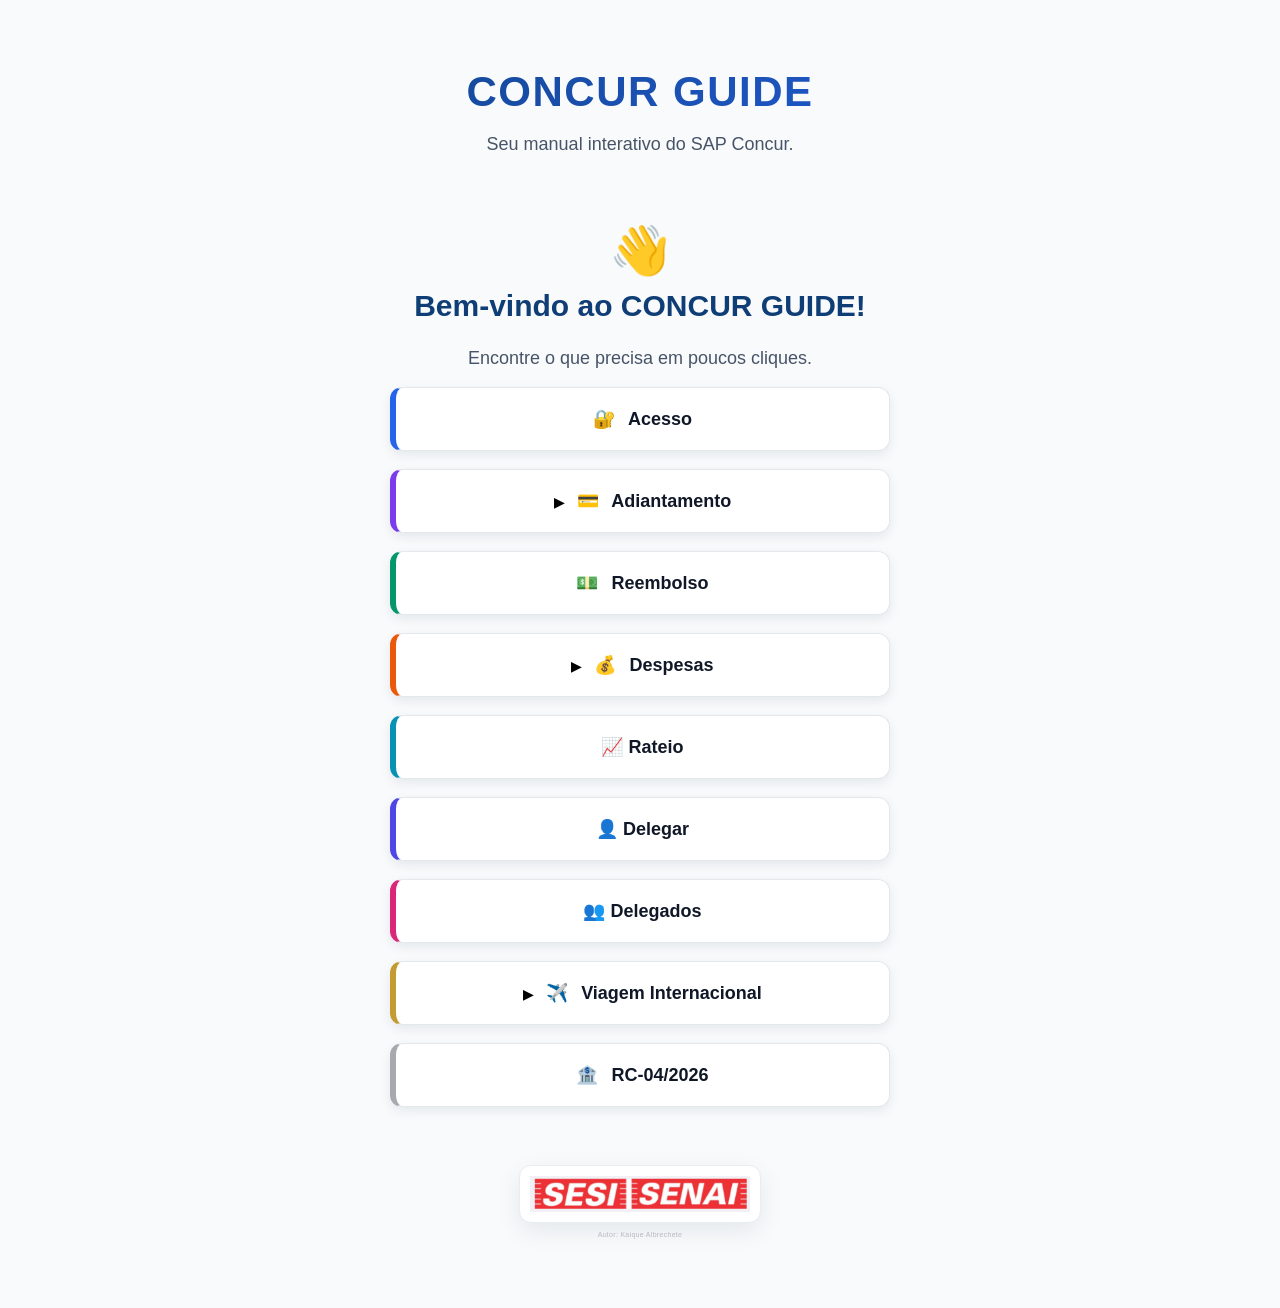
==== index.html @ 8b1ef8f8 "Delete 'Pergunte ao Concur Guide' button Removed the 'Pergunte ao Concur Guide' button from the HTML" ====
<!DOCTYPE html>
<html lang="pt-BR">
<head>
<meta charset="UTF-8">
<meta
    name="viewport"
    content="width=device-width, initial-scale=1.0"
>
<title>CONCUR GUIDE</title>
<link
    rel="stylesheet"
    href="style.css"
>
</head>
<body>
<header>
<h1>CONCUR GUIDE</h1>
<p>
    Seu manual interativo do SAP Concur.
</p>
</header>
<main>
<!-- =====================================================
     APRESENTAÇÃO
====================================================== -->
<div class="apresentacao-concurguide">
    <div class="mao-animada">
        👋
    </div>
    <h2 class="texto-animado">
        Bem-vindo ao CONCUR GUIDE!
    </h2>
    <p class="pergunta-animada">
        Encontre o que precisa em poucos cliques.
    </p>
</div>

<!-- =====================================================
     1 - ACESSO
====================================================== -->
<div class="botao-container botao-animado botao-1">
    <button onclick="abrirPagina('acesso')">
        <span class="icone-botao">
            🔐
        </span>
        Acesso
    </button>
</div>

<!-- =====================================================
     2 - ADIANTAMENTO
====================================================== -->
<div class="botao-container botao-animado botao-2">
    <button onclick="abrirSubmenu('submenu-adiantamento', this)">
        <span class="seta-submenu">▶</span>
        <span class="icone-botao">💳</span>
        Adiantamento
    </button>
    <div id="submenu-adiantamento" class="submenu">
        <button onclick="abrirPagina('adiantamento')">
            <span class="icone-botao">💶</span>
            Adiantamento
        </button>
        <button onclick="abrirPagina('prestacao-contas')">
            <span class="icone-botao">📋</span>
            Prestação de Contas
        </button>
        <button onclick="abrirPagina('f44')">
            <span class="icone-botao">↔️</span>
            F-44
        </button>
    </div>
</div>

<!-- =====================================================
     3 - REEMBOLSO
====================================================== -->
<div class="botao-container botao-animado botao-3">
    <button onclick="abrirPagina('reembolso')">
        <span class="icone-botao">
            💵
        </span>
        Reembolso
    </button>
</div>

<!-- =====================================================
     4 - DESPESAS
====================================================== -->
<div class="botao-container botao-animado botao-4">
    <button onclick="abrirSubmenu('despesas', this)">
        <span class="seta-submenu">▶</span>
        <span class="icone-botao">
            💰
        </span>
        Despesas
    </button>
    <div
        id="despesas"
        class="submenu"
    >
        <button onclick="abrirDespesa('cafe')">
            ☕ Café da Manhã
        </button>
        <button onclick="abrirDespesa('almoco')">
            🍽️ Almoço
        </button>
        <button onclick="abrirDespesa('bebida')">
            🥤 Bebidas Não-Alcoólicas
        </button>
        <button onclick="abrirDespesa('combustivel')">
            ⛽ Combustível Automóvel Alugado
        </button>
        <button onclick="abrirDespesa('conducao')">
            🚆 Condução Urbana
        </button>
        <button onclick="abrirDespesa('estacionamento')">
            🅿️ Estacionamento
        </button>
        <button onclick="abrirDespesa('hospedagem')">
            🏨 Hospedagem
        </button>
        <button onclick="abrirDespesa('jantar')">
            🍔 Jantar
        </button>
        <button onclick="abrirDespesa('lanche')">
            🥪 Lanche
        </button>
        <button onclick="abrirDespesa('locacao')">
            🚗 Locação de Veículos
        </button>
        <button onclick="abrirDespesa('outras')">
            📦 Outras Despesas
        </button>
        <button onclick="abrirDespesa('pedagio')">
            🛣️ Pedágio
        </button>
        <button onclick="abrirDespesa('passagem-rodoviaria')">
            🚌 Passagem Rodoviária
        </button>
        <button onclick="abrirDespesa('quilometragem')">
            📍 Quilometragem
        </button>
        <!-- =================================================
             REFEIÇÃO ATLETAS
        ================================================== -->
        <button onclick="abrirDespesa('Refeição Atletas')">
            🏅 Refeição Atletas
        </button>
        <button onclick="abrirDespesa('taxi')">
            🚕 Táxi
        </button>
    </div>
</div>

<!-- =====================================================
     NOVOS BOTÕES
====================================================== -->
<div class="botao-container botao-animado">
    <button onclick="abrirPagina('Rateio')">
        📈 Rateio
    </button>
</div>
<div class="botao-container botao-animado">
    <button onclick="abrirPagina('Delegar')">
        👤 Delegar
    </button>
</div>
<div class="botao-container botao-animado">
    <button onclick="abrirPagina('Delegados')">
        👥 Delegados
    </button>
</div>

<!-- =====================================================
     VIAGEM INTERNACIONAL
====================================================== -->
<div class="botao-container botao-animado botao-viagem">
    <button onclick="abrirSubmenu('submenu-viagem-internacional', this)">
        <span class="seta-submenu">▶</span>
        <span class="icone-botao icone-viagem-internacional">
            ✈️
        </span>
        Viagem Internacional
    </button>
    <div id="submenu-viagem-internacional" class="submenu">
        <button onclick="abrirPagina('viagem-internacional')">
            🌎 Viagem Internacional
        </button>
        <button onclick="abrirPagina('valores-fora-rc')">
            💱 Valores fora da RC
        </button>
    </div>
</div>

<!-- =====================================================
     RC-04/2026
====================================================== -->
<div class="botao-container botao-animado botao-rc-04">
    <button onclick="abrirPagina('rc-04-2026')">
        <span class="icone-botao">🏦</span>
        RC-04/2026
    </button>
</div>

<!-- =====================================================
     RODAPÉ
====================================================== -->
<footer>
<div class="logo-card">
    <img
        src="Imagens/Logo/1.png"
        alt="Logo PASSA TRIP"
        class="logo-passatrip"
    >
</div>
<span class="autor-passatrip">
    Autor: Kaique Albrechete
</span>
</footer>
<script src="script.js"></script>
</body>
</html>
---- style.css ----
/* =========================================================
CONCUR GUIDE
ESTILO PRINCIPAL
========================================================= */

body {

    background: #F8FAFC;

    color: #101828;

    font-family: "Inter", sans-serif;

    margin: 0;

    min-height: 100vh;

}


/* =========================================================
CABEÇALHO
========================================================= */

header {

    text-align: center;

    padding: 40px 20px 20px;

}


header h1 {

    background: linear-gradient(
        135deg,
        #0F3D75,
        #2563EB
    );

    -webkit-background-clip: text;

    -webkit-text-fill-color: transparent;

    letter-spacing: 1.5px;

    font-size: 42px;

    margin-bottom: 10px;

    font-weight: bold;

}


header p {

    color: #475467;

    font-size: 18px;

    font-weight: 500;

}


/* =========================================================
CONTEÚDO PRINCIPAL
========================================================= */

main {

    text-align: center;

    padding: 30px 20px 20px;

}


main h2 {

    font-size: 30px;

}


/* =========================================================
APRESENTAÇÃO DO PASSA TRIP
========================================================= */

.apresentacao-passatrip {

    text-align: center;

    margin-bottom: 30px;

}


/* =========================================================
MÃO
========================================================= */

.mao-animada {

    font-size: 48px;

    display: inline-block;

}


/* =========================================================
TEXTOS
========================================================= */

.texto-animado {

    margin-top: 10px;

    color: #0F3D75;

    font-weight: 700;

}


.pergunta-animada {

    color: #475467;

    font-size: 18px;

    font-weight: 500;

}


/* =========================================================
ANIMAÇÃO INICIAL
========================================================= */

body.animar-entrada .mao-animada {

    animation:
        aparecerMao 0.6s ease forwards,
        acenar 1s ease-in-out 0.6s 2;

}


body.animar-entrada .texto-animado {

    animation:
        aparecerTexto 0.8s ease 1.2s forwards;

}


body.animar-entrada .pergunta-animada {

    animation:
        aparecerTexto 0.8s ease 1.8s forwards;

}


body.animar-entrada .mao-animada {

    opacity: 0;

}


body.animar-entrada .texto-animado {

    opacity: 0;

}


body.animar-entrada .pergunta-animada {

    opacity: 0;

}


/* =========================================================
ANIMAÇÃO DA MÃO
========================================================= */

@keyframes aparecerMao {

    from {

        opacity: 0;

        transform:
            translateY(20px)
            scale(0.7);

    }

    to {

        opacity: 1;

        transform:
            translateY(0)
            scale(1);

    }

}


@keyframes acenar {

    0% {

        transform: rotate(0deg);

    }

    25% {

        transform: rotate(18deg);

    }

    50% {

        transform: rotate(-12deg);

    }

    75% {

        transform: rotate(15deg);

    }

    100% {

        transform: rotate(0deg);

    }

}


@keyframes aparecerTexto {

    from {

        opacity: 0;

        transform: translateY(15px);

    }

    to {

        opacity: 1;

        transform: translateY(0);

    }

}


/* =========================================================
BOTÕES PRINCIPAIS
========================================================= */

.botao-container {

    width: 500px;

    max-width: 90%;

    margin: 18px auto;

}


/* =========================================================
ANIMAÇÃO DOS BOTÕES
========================================================= */

.botao-animado {

    opacity: 1;

}


body.animar-entrada .botao-animado {

    opacity: 0;

    animation:
        aparecerBotao 0.7s ease forwards;

}


/* =========================================================
ORDEM DA ANIMAÇÃO
========================================================= */

body.animar-entrada .botao-1 {

    animation-delay: 2.3s;

}


body.animar-entrada .botao-2 {

    animation-delay: 2.5s;

}


body.animar-entrada .botao-3 {

    animation-delay: 2.7s;

}


body.animar-entrada .botao-4 {

    animation-delay: 2.9s;

}


body.animar-entrada .botao-5 {

    animation-delay: 4.1s;

}

/* =========================================================
   ANIMAÇÃO DOS BOTÕES NOVOS
========================================================= */

/* Rateio */
body.animar-entrada .botao-container:nth-of-type(6) button {
    opacity: 0;
    animation: aparecerBotao 0.7s ease 3.1s forwards;
}

/* Delegar */
body.animar-entrada .botao-container:nth-of-type(7) button {
    opacity: 0;
    animation: aparecerBotao 0.7s ease 3.3s forwards;
}

/* Delegados */
body.animar-entrada .botao-container:nth-of-type(8) button {
    opacity: 0;
    animation: aparecerBotao 0.7s ease 3.5s forwards;
}

/* Viagem Internacional */
body.animar-entrada .botao-viagem > button {
    opacity: 0;
    animation: aparecerBotao 0.7s ease 3.7s forwards;
}

/* RC-04/2026 */
body.animar-entrada .botao-rc-04 > button {
    opacity: 0;
    animation: aparecerBotao 0.7s ease 3.9s forwards;
}


/* =========================================================
ANIMAÇÃO DOS BOTÕES
========================================================= */

@keyframes aparecerBotao {

    from {

        opacity: 0;

        transform: translateY(20px);

    }

    to {

        opacity: 1;

        transform: translateY(0);

    }

}


/* =========================================================
BOTÕES
========================================================= */

button {

    display: block;

    width: 100%;

    box-sizing: border-box;

    background-color: #FFFFFF;

    color: #101828;

    border: 1px solid #E4E7EC;

    border-radius: 12px;

    padding: 20px 25px;

    font-size: 18px;

    font-weight: 600;

    cursor: pointer;

    box-shadow:
        0 4px 12px rgba(16, 24, 40, 0.08);

    transition:
        0.3s ease;

}


button:hover {

    background-color: #FFFFFF;

    color: #101828;

    border-color: #E4E7EC;

    transform: translateY(-3px);

    box-shadow:
        0 12px 28px rgba(16, 24, 40, 0.15);

}


/* =========================================================
ÍCONE DOS BOTÕES
========================================================= */

.icone-botao {

    margin-right: 8px;

}


/* =========================================================
CORES DOS MÓDULOS
========================================================= */

.botao-1 button {

    border-left: 6px solid #2563EB;

}


.botao-1 .icone-botao {

    color: #2563EB;

}


.botao-2 button {

    border-left: 6px solid #7C3AED;

}


.botao-2 .icone-botao {

    color: #7C3AED;

}


.botao-3 button {

    border-left: 6px solid #059669;

}


.botao-3 .icone-botao {

    color: #059669;

}


.botao-4 button {    border-left: 6px solid #EA580C;

}


.botao-4 .icone-botao {

    color: #EA580C;

}


.botao-5 button {

    border-left: 6px solid #DC2626;

}


.botao-5 .icone-botao {

    color: #DC2626;

}


/* =====================================================
   VIAGEM INTERNACIONAL — CORES DOS BOTÕES
====================================================== */

/* Botão principal */
.botao-container.botao-viagem > button {
    border-left: 6px solid #C49A32;
    border-radius: 12px;
}

/* Botões do submenu */
#submenu-viagem-internacional > button {
    border-left: 6px solid #C49A32;
    border-radius: 12px;
}

/* Avião animado */
.icone-viagem-internacional {
    display: inline-block;
    transition: transform 0.4s ease;
}

.botao-container.botao-viagem > button:hover
.icone-viagem-internacional {
    transform: translate(5px, -3px) rotate(-10deg);
}

@media (prefers-reduced-motion: reduce) {
    .icone-viagem-internacional {
        transition: none;
    }
}

/* =========================================================
CORES DOS 3 NOVOS BOTÕES
========================================================= */

.botao-container:nth-of-type(6) button {

    border-left: 6px solid #0891B2;

}


.botao-container:nth-of-type(6) .icone-botao {

    color: #0891B2;

}


.botao-container:nth-of-type(7) button {

    border-left: 6px solid #4F46E5;

}


.botao-container:nth-of-type(7) .icone-botao {

    color: #4F46E5;

}


.botao-container:nth-of-type(8) button {

    border-left: 6px solid #DB2777;

}


.botao-container:nth-of-type(8) .icone-botao {

    color: #DB2777;

}

/* =========================================================
   RC-04/2026 — COR PRATA
========================================================= */

.botao-container.botao-rc-04 > button {
    border-left: 6px solid #A7A9AC;
}

.botao-container.botao-rc-04 .icone-botao {
    color: #A7A9AC;
}

/* =========================================================
MENU DESPESAS
========================================================= */

.submenu {

    display: none;

    margin-top: 15px;

    padding: 15px;

    background-color: #FFFFFF;

    border-radius: 15px;

    border: 1px solid #EAECF0;

    box-shadow:
        0 6px 18px rgba(16, 24, 40, 0.08);

}


.submenu.aberto {

    display: block;

}


.submenu > button {

    width: 95%;

    margin: 10px auto;

    padding: 15px;

    font-size: 16px;

}


/* =========================================================
REFEIÇÃO ATLETAS
========================================================= */

.submenu.interno {

    background-color: #F8FAFC;

    margin: 10px 5px;

    padding: 10px;

}


.submenu.interno button {

    background-color: #FFFFFF;

}


/* =========================================================
CONTEÚDO
========================================================= */

.conteudo-procedimento {

    display: none;

    margin-top: 15px;

    padding: 30px;

    background-color: #FFFFFF;

    border-radius: 15px;

    box-shadow:
        0 6px 18px rgba(16, 24, 40, 0.08);

    text-align: left;

}


.conteudo-procedimento.aberto {

    display: block;

}


.conteudo-procedimento h2 {

    color: #0F3D75;

    text-align: center;

}


.conteudo-procedimento h3 {

    color: #101828;

    margin-top: 30px;

}


.conteudo-procedimento p {

    color: #475467;

    line-height: 1.6;

}


.conteudo-procedimento ul {

    padding-left: 25px;

}


.conteudo-procedimento li {

    color: #475467;

    margin-bottom: 10px;

    line-height: 1.5;

}


/* =========================================================
PÁGINA DE PROCEDIMENTO
========================================================= */

.pagina-procedimento {

    max-width: 1000px;

    margin: 0 auto;

    text-align: left;

}


/* =========================================================
BOTÃO VOLTAR
========================================================= */

.botao-voltar {

    display: inline-block;

    width: auto;

    padding: 8px 14px;

    margin-bottom: 20px;

    background-color: #FFFFFF;

    color: #101828;

    border: 1px solid #E4E7EC;

    border-radius: 8px;

    font-size: 14px;

    font-weight: 600;

    cursor: pointer;

    box-shadow:
        0 4px 12px rgba(16, 24, 40, 0.08);

}


.botao-voltar:hover {

    background-color: #0F3D75;

    color: #FFFFFF;

    border-color: #0F3D75;

    transform: translateY(-1px);

    box-shadow:
        0 8px 20px rgba(16, 24, 40, 0.15);

}


/* =========================================================
CONTEÚDO DO MANUAL
========================================================= */

#conteudo-despesa {

    background-color: #FFFFFF;

    padding: 30px;

    border-radius: 15px;

    box-shadow:
        0 6px 18px rgba(16, 24, 40, 0.08);

    text-align: left;

}


#conteudo-despesa h2 {

    color: #0F3D75;

    text-align: center;

}


#conteudo-despesa h3 {

    color: #101828;

    margin-top: 30px;

}


#conteudo-despesa p {

    color: #475467;

    line-height: 1.6;

}


#conteudo-despesa ul {

    padding-left: 25px;

}


#conteudo-despesa li {

    color: #475467;

    margin-bottom: 10px;

    line-height: 1.5;

}


/* =========================================================
IMAGENS DOS PROCEDIMENTOS
========================================================= */

#conteudo-despesa img {

    cursor: zoom-in;

    transition:
        box-shadow 0.2s ease;

}


#conteudo-despesa img:hover {

    box-shadow:
        0 8px 24px rgba(16, 24, 40, 0.15);

}


/* =========================================================
IMAGEM AMPLIADA
========================================================= */

.modal-imagem {

    display: none;

    position: fixed;

    z-index: 9999;

    inset: 0;

    background: rgba(15, 23, 42, 0.88);

    align-items: center;

    justify-content: center;

    padding: 30px;

    cursor: zoom-out;

}


.modal-imagem img {

    max-width: 95vw;

    max-height: 92vh;

    width: auto;

    height: auto;

    object-fit: contain;

    border-radius: 10px;

    box-shadow:
        0 20px 60px rgba(0, 0, 0, 0.35);

    background: #FFFFFF;

    cursor: zoom-out;

}


.fechar-imagem {

    position: absolute;

    top: 18px;

    right: 25px;

    color: #FFFFFF;

    font-size: 36px;

    font-weight: 700;

    cursor: pointer;

    line-height: 1;

}


/* =========================================================
LINKS
========================================================= */

#conteudo-despesa a {

    color: #2563EB;

    font-weight: 600;

}


/* =========================================================
DICAS
========================================================= */

.dica {

    background: #FFF8E7;

    border-left: 5px solid #F59E0B;

    padding: 15px;

    margin: 20px 0;

    color: #92400E;

}


/* =========================================================
FORMULÁRIO
========================================================= */

#formulario-duvida {

    margin-top: 25px;

}


#formulario-duvida label {

    display: block;

    color: #101828;

    font-weight: 600;

    margin-top: 20px;

    margin-bottom: 10px;

}


/* =========================================================
CAMPO DE E-MAIL
========================================================= */

#formulario-duvida input[type="email"] {

    display: block;

    width: 100%;

    box-sizing: border-box;

    background-color: #FFFFFF;

    color: #101828;

    border: 2px solid #E4E7EC;

    border-radius: 10px;

    padding: 15px;

    font-family: "Inter", sans-serif;

    font-size: 16px;

    margin-bottom: 25px;

}


#formulario-duvida input[type="email"]:focus {

    outline: none;

    border-color: #2563EB;

}

/* =========================================================
CAMPO DA DÚVIDA
========================================================= */

#formulario-duvida textarea {

    display: block;

    width: 100%;

    box-sizing: border-box;

    background-color: #FFFFFF;

    color: #101828;

    border: 2px solid #E4E7EC;

    border-radius: 10px;

    padding: 15px;

    font-family: "Inter", sans-serif;

    font-size: 16px;

    resize: vertical;

}


#formulario-duvida textarea:focus {

    outline: none;

    border-color: #2563EB;

}


/* =========================================================
BOTÃO ENVIAR
========================================================= */

.botao-enviar {

    display: inline-block;

    width: auto !important;

    min-width: 85px;

    padding: 10px 16px;

    margin-top: 18px;

    background-color: #DC2626;

    color: #FFFFFF;

    border: none;

    border-radius: 8px;

    font-size: 14px;

    font-weight: 600;

    line-height: 1;

    cursor: pointer;

    box-shadow:
        0 4px 10px rgba(16, 24, 40, 0.15);

    transition: 0.2s;

}


.botao-enviar:hover {

    background-color: #B91C1C;

    color: #FFFFFF;

    border-color: #B91C1C;

    transform: translateY(-1px);

    box-shadow:
        0 8px 18px rgba(16, 24, 40, 0.15);

}


/* =========================================================
LOGO
========================================================= */

footer {

    display: flex;

    flex-direction: column;

    justify-content: center;

    align-items: center;

    padding: 40px 20px 50px;

}


.logo-card {

    background: #FFFFFF;

    border: 1px solid #EAECF0;

    border-radius: 12px;

    padding: 10px;

    box-shadow:
        0 8px 24px rgba(16, 24, 40, 0.08);

    display: flex;

    justify-content: center;

    align-items: center;

}


.logo-passatrip {

    display: block;

    max-width: 220px;

    width: 100%;

    height: auto;

    object-fit: contain;

}


/* =========================================================
AUTOR
========================================================= */

.autor-passatrip {

    display: block;

    margin-top: 8px;

    font-size: 7px;

    color: #475467;

    opacity: 0.35;

    text-align: center;

    letter-spacing: 0.3px;

}


/* =========================================================
CELULAR
========================================================= */

@media (max-width: 600px) {

    header {

        padding-top: 30px;

    }


    header h1 {

        font-size: 32px;

    }


    main h2 {

        font-size: 24px;

    }


    .conteudo-procedimento {

        padding: 20px;

    }


    #conteudo-despesa {

        padding: 20px;

    }


    #conteudo-despesa img {

        width: 100%;

        height: auto;

        min-height: 250px;

    }


    .modal-imagem {

        padding: 10px;

    }


    .modal-imagem img {

        max-width: 96vw;

        max-height: 92vh;

    }


    .fechar-imagem {

        top: 15px;

        right: 18px;

        font-size: 36px;

    }


    .botao-voltar {

        font-size: 13px;

        padding: 7px 12px;

    }


    .logo-card {

        padding: 8px;

    }


    .logo-passatrip {

        max-width: 180px;

    }


    .autor-passatrip {

        font-size: 6px;

    }

}


/* =====================================================
   CONSULTA RÁPIDA — RC-04/2026
   Visual limpo, caixas individuais e azul institucional
===================================================== */

.rc04-busca-container {
    width: 100%;
    box-sizing: border-box;
    border: 1px solid #d5e8fa;
    border-radius: 12px;
    padding: 16px;
    margin-bottom: 10px;
    background: #ffffff;
}

.rc04-busca-container h2 {
    color: #0753a6;
}

.rc04-busca {
    width: 100%;
    box-sizing: border-box;
    padding: 10px 14px;
    border: 1px solid #c9def4;
    border-radius: 12px;
    outline: none;
    font-size: 14px;
    color: #174b85;
    background: #ffffff;
}

.rc04-busca:focus {
    border-color: #2385d1;
    box-shadow: 0 0 0 3px rgba(35, 133, 209, 0.10);
}

.rc04-instrucao {
    color: #527da8;
    font-size: 13px;
    margin: 8px 0 0;
}

/* Resultados */

#resultados-rc04 {
    display: flex;
    flex-direction: column;
    align-items: stretch;
    gap: 8px;
    width: 100%;
    min-width: 0;
    box-sizing: border-box;
    padding: 0;
    margin: 0;
    border: none;
    background: transparent;
}

/* Caixas individuais */

.rc04-item {
    display: block;
    width: 100%;
    min-width: 0;
    height: auto;
    min-height: 0;
    box-sizing: border-box;
    padding: 12px 16px;
    margin: 0;
    border: 1px solid #d2e6fa;
    border-radius: 12px;
    background: #ffffff;
    color: #174b85;
    text-align: left;
    white-space: normal;
    overflow-wrap: anywhere;
}

.rc04-item h3 {
    color: #0753a6;
    font-size: 15px;
    margin: 0 0 4px;
    padding: 0;
    white-space: normal;
}

.rc04-item p {
    color: #174b85;
    font-size: 13px;
    line-height: 1.4;
    margin: 3px 0;
    padding: 0;
    white-space: normal;
    overflow-wrap: anywhere;
}

.rc04-item ul {
    margin: 4px 0;
    padding-left: 22px;
    color: #174b85;
    font-size: 13px;
    line-height: 1.4;
    white-space: normal;
    overflow-wrap: anywhere;
}

.rc04-item strong {
    color: #064b96;
}

/* Mensagem sem resultados */

.rc04-sem-resultado {
    display: none;
    box-sizing: border-box;
    width: 100%;
    padding: 14px;
    margin-top: 10px;
    border: 1px solid #d2e6fa;
    border-radius: 12px;
    color: #527da8;
    background: #ffffff;
    text-align: center;
    font-size: 13px;
}

/* Telas menores */

@media (max-width: 600px) {
    .rc04-busca-container {
        padding: 12px;
    }

    .rc04-item {
        padding: 10px 12px;
    }

    .rc04-item h3 {
        font-size: 14px;
    }

    .rc04-item p,
    .rc04-item ul {
        font-size: 12px;
    }
}

/* =====================================================
   CORREÇÃO DE ESPAÇAMENTO — CARDS RC-04/2026
===================================================== */

#conteudo-despesa .rc04-item {
    padding: 10px 14px;
}

#conteudo-despesa .rc04-item h3 {
    margin: 0 0 5px;
    padding: 0;
    line-height: 1.3;
}

#conteudo-despesa .rc04-item p {
    margin: 3px 0;
    line-height: 1.4;
}

#conteudo-despesa .rc04-item ul {
    margin: 4px 0;
    padding-left: 22px;
}

#conteudo-despesa .rc04-item li {
    margin-bottom: 3px;
    line-height: 1.4;
}


/* =====================================================
   SETAS PRETAS DOS MENUS PRINCIPAIS
===================================================== */

.seta-submenu {
    display: inline-block;
    color: #000000 !important;
    font-size: 13px;
    font-weight: bold;
    margin-right: 8px;
}
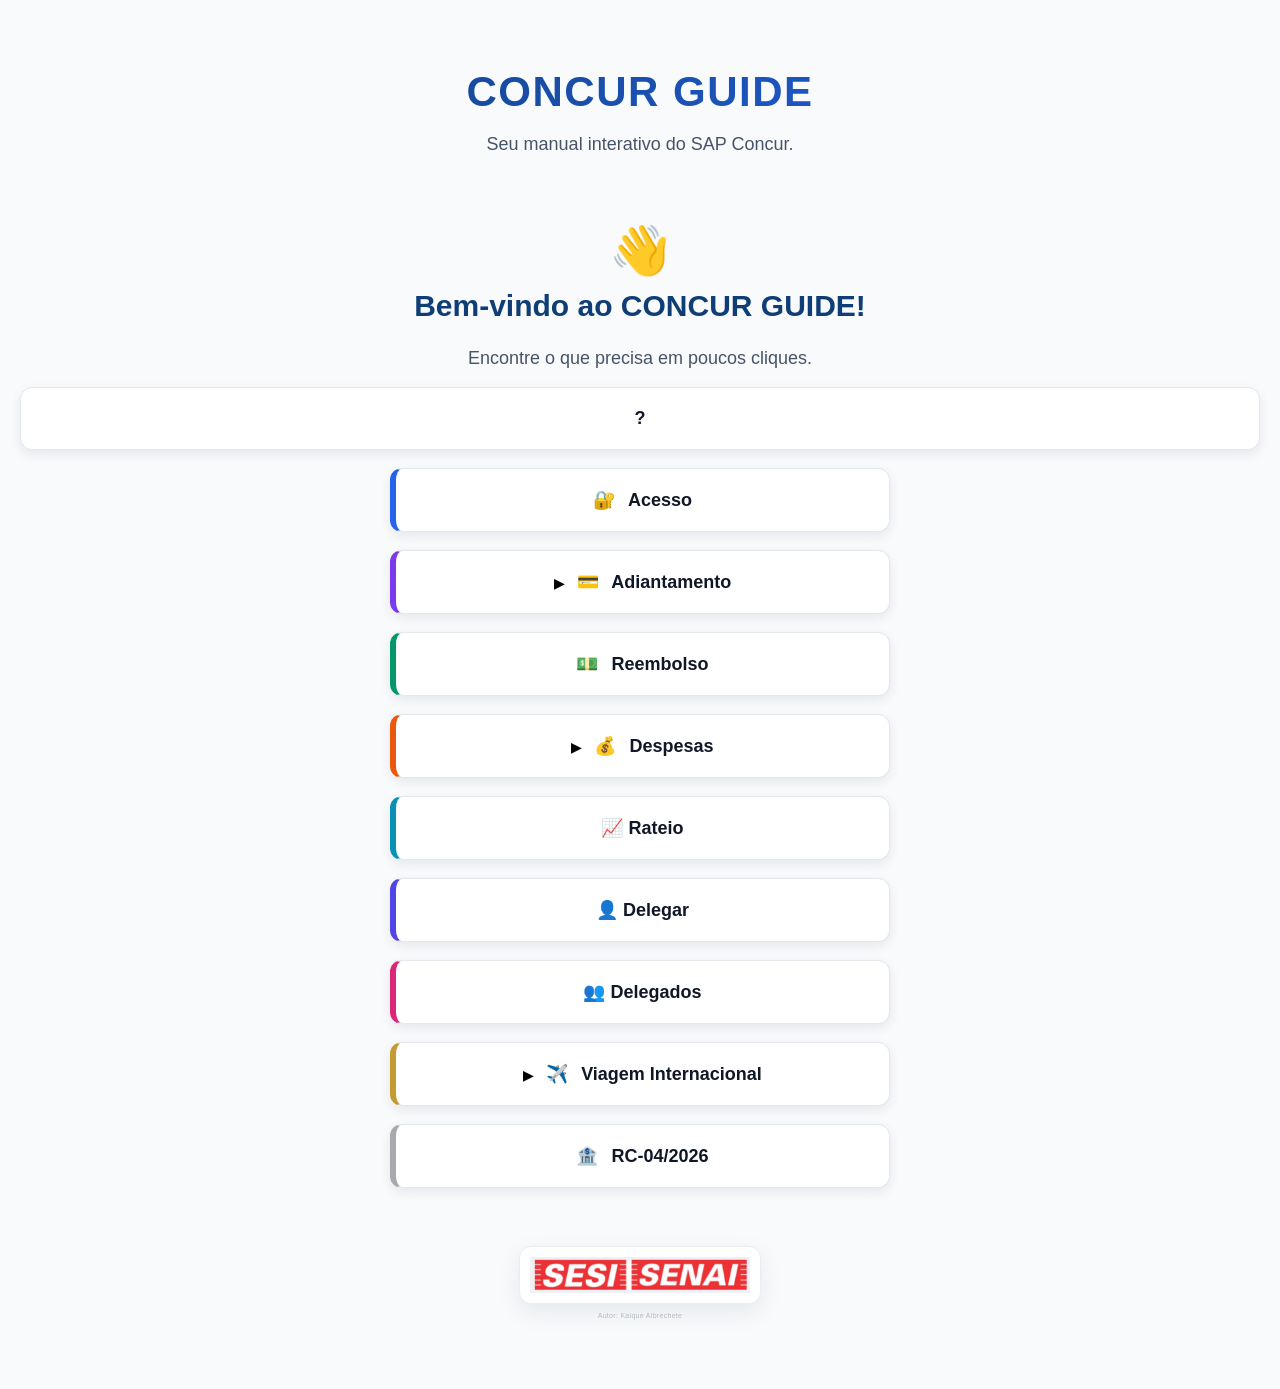
==== commit e5f24d14: "Implement floating help button and contact details Added a floating help button with contact informa" ====
--- a/index.html
+++ b/index.html
@@ -33,6 +33,60 @@
     <p class="pergunta-animada">
         Encontre o que precisa em poucos cliques.
     </p>
+
+<!-- BOTÃO DE DÚVIDAS -->
+<div class="ajuda-flutuante-cg">
+
+    <button
+        class="ajuda-gatilho-cg"
+        onclick="document.getElementById('ajuda-painel-cg').hidden = !document.getElementById('ajuda-painel-cg').hidden"
+        title="Ficou com alguma dúvida?"
+        aria-label="Ficou com alguma dúvida?"
+    >
+        ?
+    </button>
+
+    <div id="ajuda-painel-cg" class="ajuda-painel-cg" hidden>
+
+        <button
+            class="ajuda-fechar-cg"
+            onclick="document.getElementById('ajuda-painel-cg').hidden = true"
+        >×</button>
+
+        <h3>Ficou com alguma dúvida?</h3>
+
+        <p>Entre em contato com a equipe da Prestação de Contas:</p>
+
+        <p>
+            <strong>E-mail:</strong><br>
+            <a href="mailto:contabilidadeprestacaodecontas@sesisenaisp.org.br">
+                contabilidadeprestacaodecontas@sesisenaisp.org.br
+            </a>
+        </p>
+
+        <p><strong>Ou procure um de nossos integrantes:</strong></p>
+
+        <ul>
+            <li>Kaique Albrechete Lopes Assunção</li>
+            <li>Eduardo André Diniz</li>
+            <li>Marcos Leandro Tasca</li>
+            <li>Jaqueline Neves Machado</li>
+            <li>Giovanna Sartori Garcia</li>
+            <li>Gustavo Rodrigues da Silva</li>
+        </ul>
+
+        <hr>
+
+        <p>
+            <strong>Feedback:</strong><br>
+            Encaminhe seu feedback positivo ou negativo para
+            <strong>Damiana Rafaelle Silva Souza</strong>.
+        </p>
+
+    </div>
+
+</div>
+
 </div>
 
 <!-- =====================================================
@@ -69,6 +123,9 @@
             <span class="icone-botao">↔️</span>
             F-44
         </button>
+        <button onclick="abrirDespesa('consulta-f44')">
+    🔎 Consulta de Adiantamentos em Aberto
+</button>
     </div>
 </div>
 
@@ -99,6 +156,10 @@
         id="despesas"
         class="submenu"
     >
+        <button onclick="abrirDespesa('recibo-automatico')">
+            🧾 Recibo Automático
+        </button>
+
         <button onclick="abrirDespesa('cafe')">
             ☕ Café da Manhã
         </button>
@@ -111,6 +172,9 @@
         <button onclick="abrirDespesa('combustivel')">
             ⛽ Combustível Automóvel Alugado
         </button>
+        <button onclick="abrirDespesa('combustivel-frota')">
+            🛻 Combustível - Carro da Frota
+       </button>
         <button onclick="abrirDespesa('conducao')">
             🚆 Condução Urbana
         </button>
@@ -132,6 +196,11 @@
         <button onclick="abrirDespesa('outras')">
             📦 Outras Despesas
         </button>
+
+        <button onclick="abrirDespesa('exposicao-congressos')">
+           🎟️ Exposição e Congressos
+        </button>
+
         <button onclick="abrirDespesa('pedagio')">
             🛣️ Pedágio
         </button>
@@ -156,21 +225,25 @@
 <!-- =====================================================
      NOVOS BOTÕES
 ====================================================== -->
+
 <div class="botao-container botao-animado">
     <button onclick="abrirPagina('Rateio')">
         📈 Rateio
     </button>
 </div>
+
 <div class="botao-container botao-animado">
     <button onclick="abrirPagina('Delegar')">
         👤 Delegar
     </button>
 </div>
+
 <div class="botao-container botao-animado">
     <button onclick="abrirPagina('Delegados')">
         👥 Delegados
     </button>
 </div>
+
 
 <!-- =====================================================
      VIAGEM INTERNACIONAL
@@ -183,13 +256,25 @@
         </span>
         Viagem Internacional
     </button>
+
     <div id="submenu-viagem-internacional" class="submenu">
+
         <button onclick="abrirPagina('viagem-internacional')">
             🌎 Viagem Internacional
         </button>
+
         <button onclick="abrirPagina('valores-fora-rc')">
             💱 Valores fora da RC
         </button>
+
+        <button onclick="abrirPagina('adiantamento-internacional')">
+            💷 Adiantamento Internacional
+        </button>
+
+        <button onclick="abrirPagina('prestacao-contas-internacional')">
+            📜 Prestação de Contas Internacional
+        </button>
+
     </div>
 </div>
 
--- a/style.css
+++ b/style.css
@@ -1569,3 +1569,15 @@
     font-weight: bold;
     margin-right: 8px;
 }
+
+/* =========================================================
+   IMAGENS CLICÁVEIS — INDICAÇÃO VISUAL
+========================================================= */
+
+#conteudo-despesa img {
+    cursor: zoom-in;
+}
+
+#conteudo-despesa img:hover {
+    transform: scale(1.01);
+}
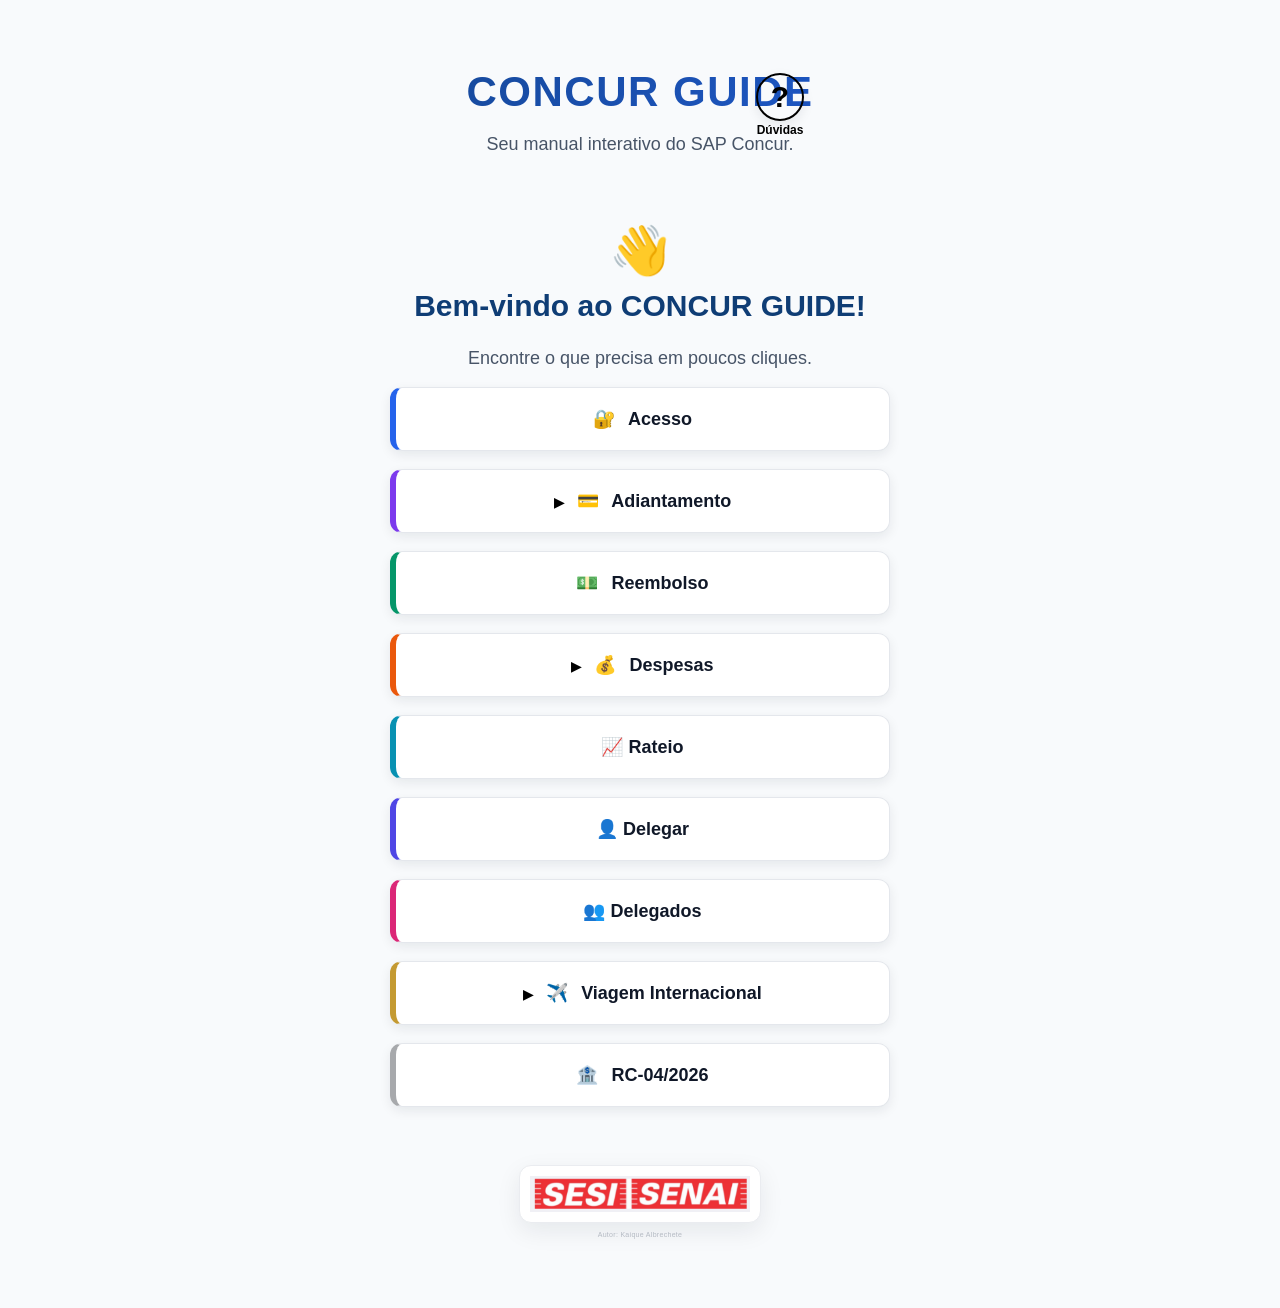
==== commit e9e8dcfe: "Fix email formatting and add presentation section" ====
--- a/index.html
+++ b/index.html
@@ -20,6 +20,7 @@
 </p>
 </header>
 <main>
+    
 <!-- =====================================================
      APRESENTAÇÃO
 ====================================================== -->
@@ -46,6 +47,8 @@
         ?
     </button>
 
+    <span class="ajuda-legenda-cg">Dúvidas</span>
+
     <div id="ajuda-painel-cg" class="ajuda-painel-cg" hidden>
 
         <button
@@ -58,7 +61,7 @@
         <p>Entre em contato com a equipe da Prestação de Contas:</p>
 
         <p>
-            <strong>E-mail:</strong><br>
+            <strong>E-mail:</strong><br><p>
             <a href="mailto:contabilidadeprestacaodecontas@sesisenaisp.org.br">
                 contabilidadeprestacaodecontas@sesisenaisp.org.br
             </a>
--- a/style.css
+++ b/style.css
@@ -1581,3 +1581,130 @@
 #conteudo-despesa img:hover {
     transform: scale(1.01);
 }
+
+
+/* =====================================================
+   BOTÃO AVULSO DE DÚVIDAS — CONCUR GUIDE
+===================================================== */
+
+.apresentacao-concurguide {
+    position: relative;
+}
+
+.ajuda-flutuante-cg {
+    position: absolute;
+    top: -150px;
+    right: 456px;
+    z-index: 9999;
+}
+
+/* BOTÃO REDONDO COM INTERROGAÇÃO */
+.ajuda-gatilho-cg {
+    display: flex;
+    align-items: center;
+    justify-content: center;
+    width: 48px;
+    height: 48px;
+    padding: 0;
+    border: 2px solid #000000;
+    border-radius: 50%;
+    background: transparent;
+    color: #000000;
+    font-size: 30px;
+    font-weight: bold;
+    line-height: 1;
+    cursor: pointer;
+}
+
+@keyframes girar-ajuda-cg {
+    from {
+        transform: rotate(0deg);
+    }
+    to {
+        transform: rotate(360deg);
+    }
+}
+
+/* CAIXINHA DE CONTATO */
+.ajuda-painel-cg {
+    position: absolute;
+    top: 55px;
+    right: 0;
+    width: 340px;
+    max-width: calc(100vw - 30px);
+    max-height: 70vh;
+    overflow-y: auto;
+    box-sizing: border-box;
+    padding: 48px 22px 24px;
+    background: #FFFFFF;
+    color: #222222;
+    border-radius: 10px;
+    box-shadow: 0 4px 18px rgba(0,0,0,0.20);
+    text-align: left;
+}
+
+.ajuda-painel-cg[hidden] {
+    display: none;
+}
+
+/* TÍTULO COM ESPAÇO DO X */
+.ajuda-painel-cg h3 {
+    margin: 0 0 20px;
+    padding: 0;
+}
+
+/* ESPAÇAMENTO DOS TEXTOS */
+.ajuda-painel-cg p {
+    margin: 0 0 16px;
+    line-height: 1.5;
+}
+
+/* SEPARAÇÃO DO FEEDBACK */
+.ajuda-painel-cg hr {
+    margin: 26px 0;
+    border: 0;
+    border-top: 1px solid #DDDDDD;
+}
+
+/* X NO CANTO SUPERIOR ESQUERDO */
+.ajuda-fechar-cg {
+    position: absolute;
+    top: 10px;
+    left: 12px;
+    right: auto;
+    display: block;
+    width: auto;
+    height: auto;
+    margin: 0;
+    padding: 0;
+    border: none;
+    border-radius: 0;
+    background: transparent;
+    box-shadow: none;
+    color: #333333;
+    font-size: 25px;
+    line-height: 1;
+    cursor: pointer;
+}
+
+/* FECHAR — LADO ESQUERDO */
+.ajuda-fechar-cg {
+    position: absolute;
+    top: 8px;
+    left: 12px;
+    right: auto;
+    border: none;
+    background: transparent;
+    color: #333333;
+    font-size: 25px;
+    cursor: pointer;
+}
+
+.ajuda-legenda-cg {
+    display: block;
+    text-align: center;
+    color: #000000;
+    font-size: 12px;
+    font-weight: 600;
+    margin-top: 2px;
+}
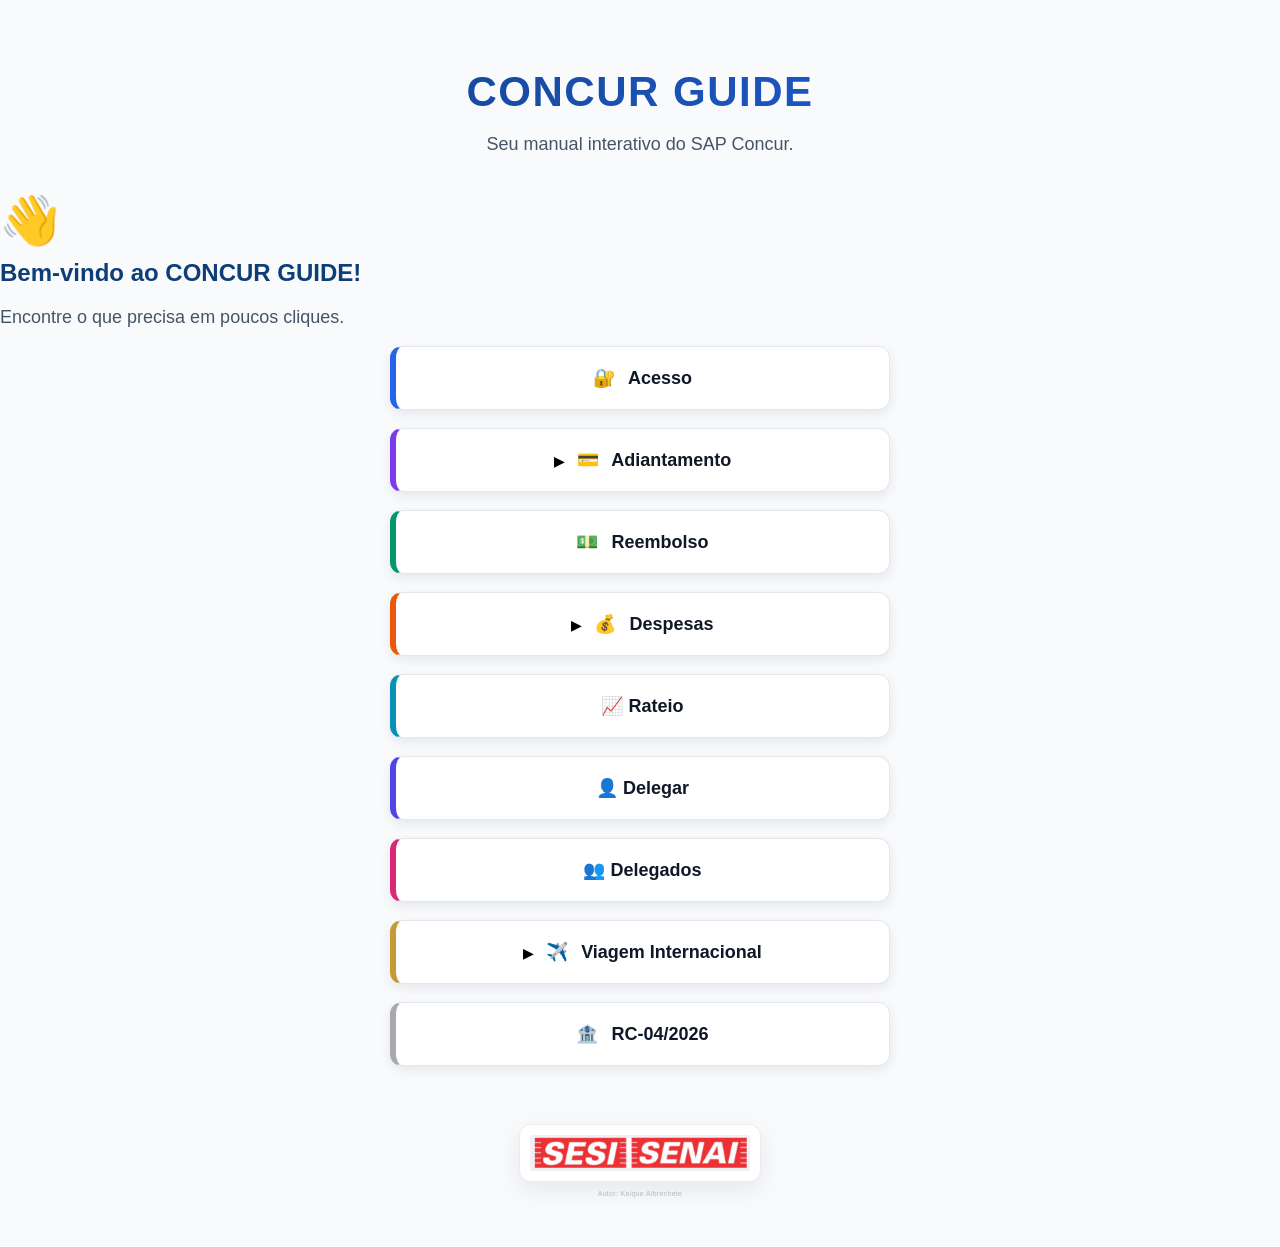
==== commit 1d5455df: "Implement help button with contact details Added a help button with contact information for support." ====
--- a/index.html
+++ b/index.html
@@ -1,3 +1,4 @@
+
 <!DOCTYPE html>
 <html lang="pt-BR">
 <head>
@@ -12,15 +13,74 @@
     href="style.css"
 >
 </head>
-<body>
+<body class="animar-entrada">
+
 <header>
-<h1>CONCUR GUIDE</h1>
+<div class="cabecalho-linha">
+    <h1>CONCUR GUIDE</h1>
+
+    <!-- BOTÃO DE DÚVIDAS -->
+    <div class="ajuda-flutuante-cg">
+
+        <button
+            class="ajuda-gatilho-cg"
+            onclick="document.getElementById('ajuda-painel-cg').hidden = !document.getElementById('ajuda-painel-cg').hidden"
+            title="Ficou com alguma dúvida?"
+            aria-label="Ficou com alguma dúvida?"
+        >
+            ?
+        </button>
+
+        <span class="ajuda-legenda-cg">Dúvidas</span>
+
+        <div id="ajuda-painel-cg" class="ajuda-painel-cg" hidden>
+
+            <button
+                class="ajuda-fechar-cg"
+                onclick="document.getElementById('ajuda-painel-cg').hidden = true"
+            >×</button>
+
+            <h3>Ficou com alguma dúvida?</h3>
+
+            <p>Entre em contato com a equipe da Prestação de Contas:</p>
+
+            <p>
+                <strong>E-mail:</strong><br>
+                <a href="mailto:contabilidadeprestacaodecontas@sesisenaisp.org.br">
+                    contabilidadeprestacaodecontas@sesisenaisp.org.br
+                </a>
+            </p>
+
+            <p><strong>Ou procure um de nossos integrantes:</strong></p>
+
+            <ul>
+                <li>Kaique Albrechete Lopes Assunção</li>
+                <li>Eduardo André Diniz</li>
+                <li>Marcos Leandro Tasca</li>
+                <li>Jaqueline Neves Machado</li>
+                <li>Giovanna Sartori Garcia</li>
+                <li>Gustavo Rodrigues da Silva</li>
+            </ul>
+
+            <hr>
+
+            <p>
+                <strong>Feedback:</strong><br>
+                Encaminhe seu feedback positivo ou negativo para
+                <strong>Damiana Rafaelle Silva Souza</strong>.
+            </p>
+
+        </div>
+
+    </div>
+
+</div>
+
 <p>
     Seu manual interativo do SAP Concur.
 </p>
 </header>
-<main>
-    
+
 <!-- =====================================================
      APRESENTAÇÃO
 ====================================================== -->
@@ -34,63 +94,9 @@
     <p class="pergunta-animada">
         Encontre o que precisa em poucos cliques.
     </p>
-
-<!-- BOTÃO DE DÚVIDAS -->
-<div class="ajuda-flutuante-cg">
-
-    <button
-        class="ajuda-gatilho-cg"
-        onclick="document.getElementById('ajuda-painel-cg').hidden = !document.getElementById('ajuda-painel-cg').hidden"
-        title="Ficou com alguma dúvida?"
-        aria-label="Ficou com alguma dúvida?"
-    >
-        ?
-    </button>
-
-    <span class="ajuda-legenda-cg">Dúvidas</span>
-
-    <div id="ajuda-painel-cg" class="ajuda-painel-cg" hidden>
-
-        <button
-            class="ajuda-fechar-cg"
-            onclick="document.getElementById('ajuda-painel-cg').hidden = true"
-        >×</button>
-
-        <h3>Ficou com alguma dúvida?</h3>
-
-        <p>Entre em contato com a equipe da Prestação de Contas:</p>
-
-        <p>
-            <strong>E-mail:</strong><br><p>
-            <a href="mailto:contabilidadeprestacaodecontas@sesisenaisp.org.br">
-                contabilidadeprestacaodecontas@sesisenaisp.org.br
-            </a>
-        </p>
-
-        <p><strong>Ou procure um de nossos integrantes:</strong></p>
-
-        <ul>
-            <li>Kaique Albrechete Lopes Assunção</li>
-            <li>Eduardo André Diniz</li>
-            <li>Marcos Leandro Tasca</li>
-            <li>Jaqueline Neves Machado</li>
-            <li>Giovanna Sartori Garcia</li>
-            <li>Gustavo Rodrigues da Silva</li>
-        </ul>
-
-        <hr>
-
-        <p>
-            <strong>Feedback:</strong><br>
-            Encaminhe seu feedback positivo ou negativo para
-            <strong>Damiana Rafaelle Silva Souza</strong>.
-        </p>
-
-    </div>
-
-</div>
-
-</div>
+</div>
+</body>
+</html>
 
 <!-- =====================================================
      1 - ACESSO
--- a/style.css
+++ b/style.css
@@ -1594,7 +1594,7 @@
 .ajuda-flutuante-cg {
     position: absolute;
     top: -150px;
-    right: 456px;
+    right: 20px;
     z-index: 9999;
 }
 
@@ -1708,3 +1708,10 @@
     font-weight: 600;
     margin-top: 2px;
 }
+
+/* ANIMAÇÃO DO BOTÃO DÚVIDAS JUNTO COM ACESSO */
+
+body.animar-entrada .ajuda-flutuante-cg {
+    opacity: 0;
+    animation: aparecerBotao 0.7s ease 2.3s forwards;
+}
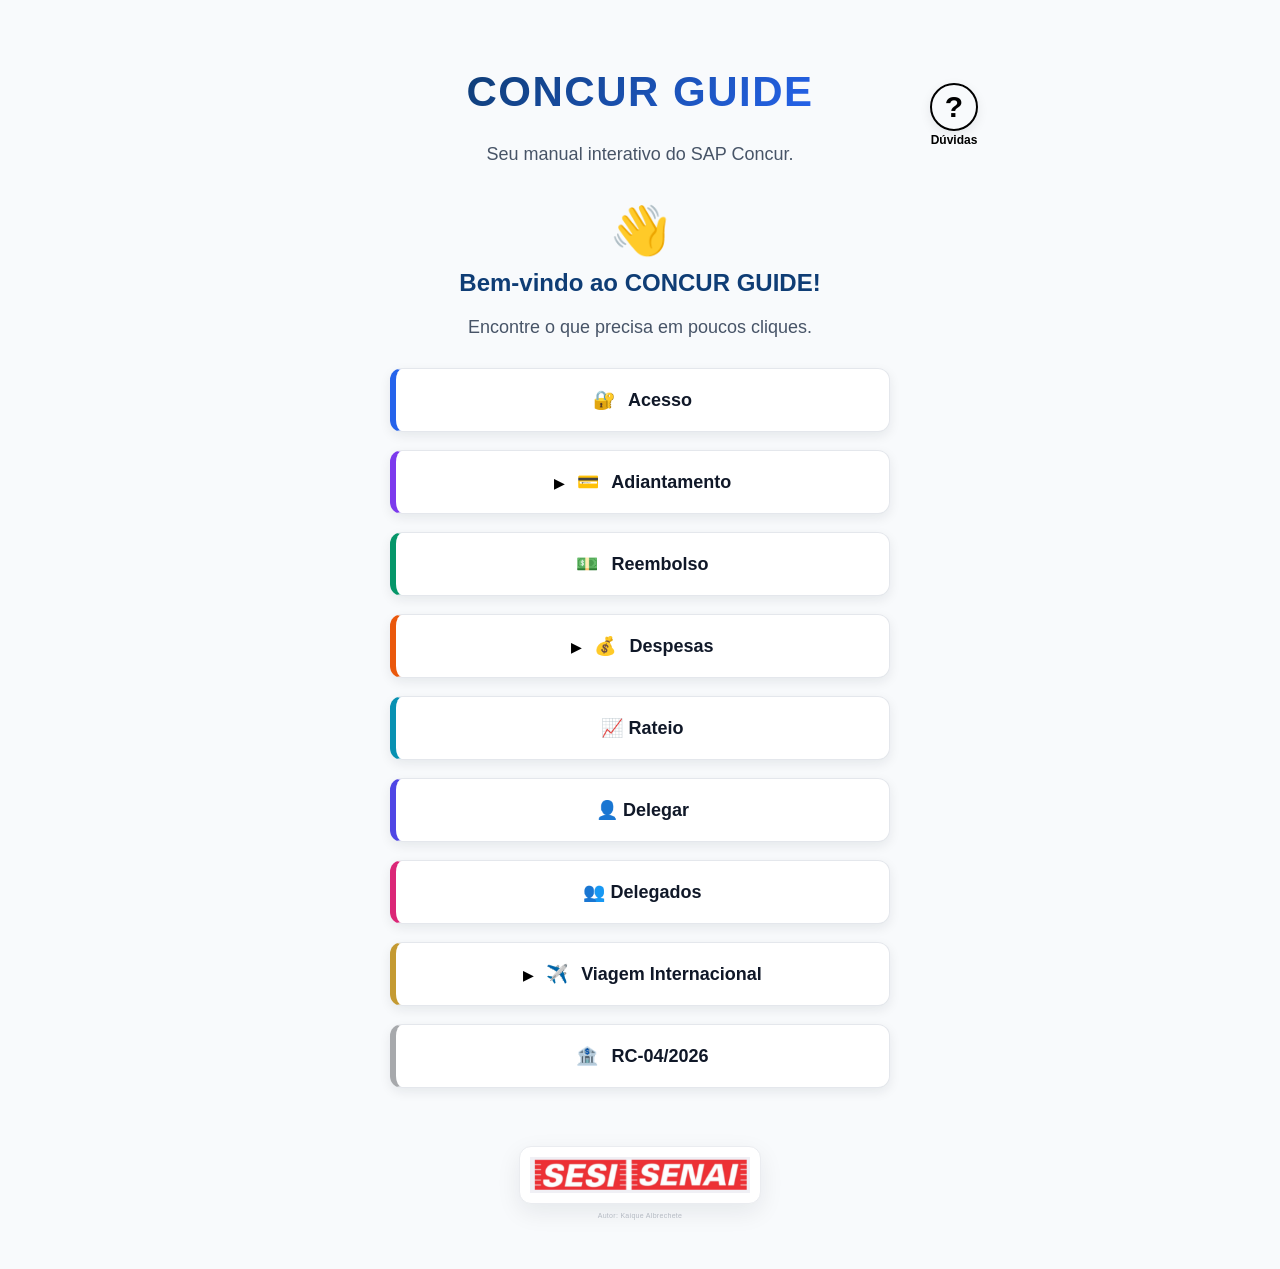
==== commit 4481b1f7: "Add button for Alunos meal option" ====
--- a/index.html
+++ b/index.html
@@ -222,6 +222,9 @@
         <!-- =================================================
              REFEIÇÃO ATLETAS
         ================================================== -->
+        <button onclick="abrirDespesa('Alunos')">
+            🎓 Refeição Alunos
+        </button>
         <button onclick="abrirDespesa('Refeição Atletas')">
             🏅 Refeição Atletas
         </button>
--- a/style.css
+++ b/style.css
@@ -89,14 +89,10 @@
 APRESENTAÇÃO DO PASSA TRIP
 ========================================================= */
 
-.apresentacao-passatrip {
-
+.apresentacao-concurguide {
     text-align: center;
-
     margin-bottom: 30px;
-
-}
-
+}
 
 /* =========================================================
 MÃO
@@ -1028,168 +1024,6 @@
     color: #92400E;
 
 }
-
-
-/* =========================================================
-FORMULÁRIO
-========================================================= */
-
-#formulario-duvida {
-
-    margin-top: 25px;
-
-}
-
-
-#formulario-duvida label {
-
-    display: block;
-
-    color: #101828;
-
-    font-weight: 600;
-
-    margin-top: 20px;
-
-    margin-bottom: 10px;
-
-}
-
-
-/* =========================================================
-CAMPO DE E-MAIL
-========================================================= */
-
-#formulario-duvida input[type="email"] {
-
-    display: block;
-
-    width: 100%;
-
-    box-sizing: border-box;
-
-    background-color: #FFFFFF;
-
-    color: #101828;
-
-    border: 2px solid #E4E7EC;
-
-    border-radius: 10px;
-
-    padding: 15px;
-
-    font-family: "Inter", sans-serif;
-
-    font-size: 16px;
-
-    margin-bottom: 25px;
-
-}
-
-
-#formulario-duvida input[type="email"]:focus {
-
-    outline: none;
-
-    border-color: #2563EB;
-
-}
-
-/* =========================================================
-CAMPO DA DÚVIDA
-========================================================= */
-
-#formulario-duvida textarea {
-
-    display: block;
-
-    width: 100%;
-
-    box-sizing: border-box;
-
-    background-color: #FFFFFF;
-
-    color: #101828;
-
-    border: 2px solid #E4E7EC;
-
-    border-radius: 10px;
-
-    padding: 15px;
-
-    font-family: "Inter", sans-serif;
-
-    font-size: 16px;
-
-    resize: vertical;
-
-}
-
-
-#formulario-duvida textarea:focus {
-
-    outline: none;
-
-    border-color: #2563EB;
-
-}
-
-
-/* =========================================================
-BOTÃO ENVIAR
-========================================================= */
-
-.botao-enviar {
-
-    display: inline-block;
-
-    width: auto !important;
-
-    min-width: 85px;
-
-    padding: 10px 16px;
-
-    margin-top: 18px;
-
-    background-color: #DC2626;
-
-    color: #FFFFFF;
-
-    border: none;
-
-    border-radius: 8px;
-
-    font-size: 14px;
-
-    font-weight: 600;
-
-    line-height: 1;
-
-    cursor: pointer;
-
-    box-shadow:
-        0 4px 10px rgba(16, 24, 40, 0.15);
-
-    transition: 0.2s;
-
-}
-
-
-.botao-enviar:hover {
-
-    background-color: #B91C1C;
-
-    color: #FFFFFF;
-
-    border-color: #B91C1C;
-
-    transform: translateY(-1px);
-
-    box-shadow:
-        0 8px 18px rgba(16, 24, 40, 0.15);
-
-}
-
 
 /* =========================================================
 LOGO
@@ -1587,15 +1421,22 @@
    BOTÃO AVULSO DE DÚVIDAS — CONCUR GUIDE
 ===================================================== */
 
-.apresentacao-concurguide {
+.cabecalho-linha {
     position: relative;
-}
-
-.ajuda-flutuante-cg {
+    display: flex;
+    align-items: center;
+    justify-content: center;
+    gap: 20px;
+}
+
+.cabecalho-linha .ajuda-flutuante-cg {
     position: absolute;
-    top: -150px;
-    right: 20px;
+    top: 50%;
+    left: calc(50% + 290px);
+    right: auto;
     z-index: 9999;
+    flex-shrink: 0;
+    transform: translateY(-50%);
 }
 
 /* BOTÃO REDONDO COM INTERROGAÇÃO */
@@ -1715,3 +1556,4 @@
     opacity: 0;
     animation: aparecerBotao 0.7s ease 2.3s forwards;
 }
+
